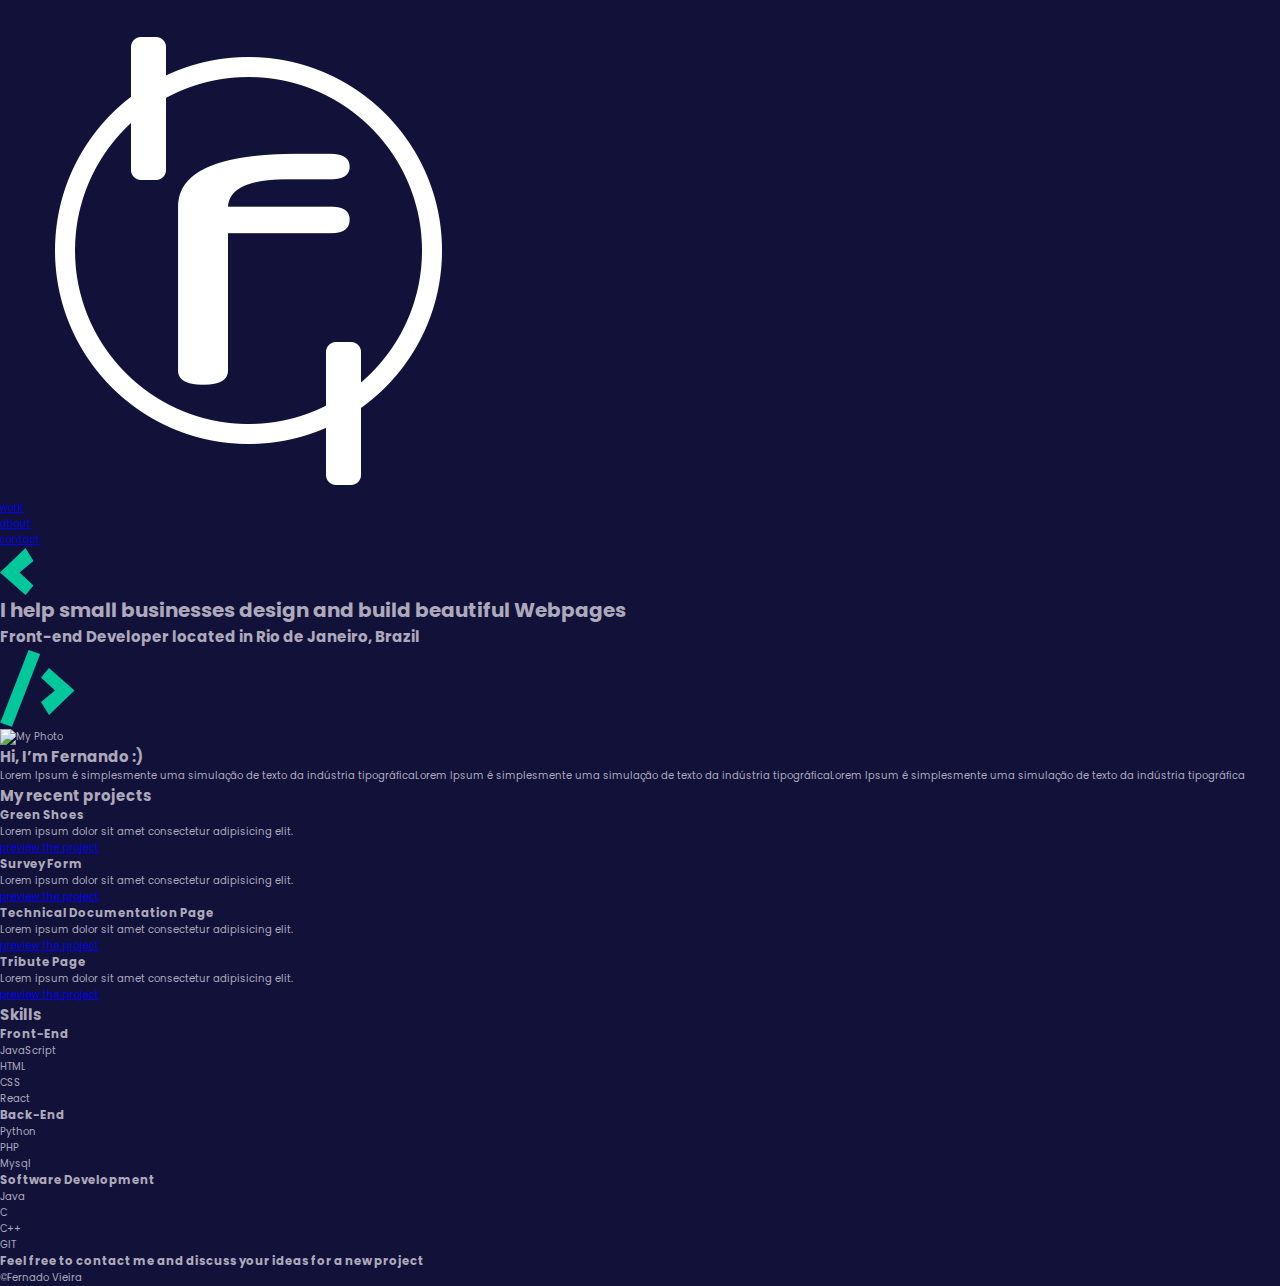
==== Personal Portfolio/index.html @ 7261c646 "created Personal Portfolio" ====
<html lang="en">
<head>
    <meta charset="UTF-8">
    <meta name="viewport" content="width=device-width, initial-scale=1.0">
    <link rel="stylesheet" href="./css/style.css">
    <title>Fernando Vieira | Home</title>
</head>
<body>
    <div class="image-background">
        <header class="header container">
            <img src="./img/logo-white.png" alt="Logo">
            <nav id="nav-bar">
                <ul>
                    <li><a href="#work">work</a></li>
                    <li><a href="#about">about</a></li>
                    <li><a href="#contact">contact</a></li>
                </ul>
            </nav>
        </header>
        <section class="welcome-section container">
            <svg width="34" height="47" viewBox="0 0 34 47" fill="none" xmlns="http://www.w3.org/2000/svg">
                <path d="M0 24.5L25.5 0L33.5 13L19.5 24.5L33.5 37.5L25.5 47L0 24.5Z" fill="#00C89B"/>
            </svg>                
            <h1 class="title">I help small businesses design and build beautiful Webpages</h1>
            <h2 class="description">Front-end Developer located in Rio de Janeiro, Brazil</h2>
            <svg width="75" height="81" viewBox="0 0 75 81" fill="none" xmlns="http://www.w3.org/2000/svg">
                <path d="M40.2258 6.05441L28.5508 1.96838L0.274679 74.685L11.9496 78.771L40.2258 6.05441Z" fill="#00C89B"/>
                <path d="M74.5 42.5L49 67L41 54L55 42.5L41 29.5L49 20L74.5 42.5Z" fill="#00C89B"/>
            </svg>                
        </section>
    </div>
    <div class="container about-section">
        <img src="./img/my-photo.png" alt="My Photo">
        <h2 class="title-section">Hi, I’m Fernando <span class="smile">:)</span></h2>
        <p class="p-text">Lorem Ipsum é simplesmente uma simulação de texto da indústria tipográficaLorem Ipsum é simplesmente uma simulação de texto da indústria tipográficaLorem Ipsum é simplesmente uma simulação de texto da indústria tipográfica</p>
    </div>
    <div class="projects">
        <h2 class="title-section">My recent projects</h2>
        <div class="project-area">
            <h3 class="project-title">Green Shoes</h3>
            <p class="p-text">Lorem ipsum dolor sit amet consectetur adipisicing elit.</p>
            <a href="#">preview the project</a>
        </div>
        <div class="project-area">
            <h3 class="project-title">Survey Form</h3>
            <p class="p-text">Lorem ipsum dolor sit amet consectetur adipisicing elit.</p>
            <a href="#">preview the project</a>
        </div>
        <div class="project-area">
            <h3 class="project-title">Technical Documentation Page</h3>
            <p class="p-text">Lorem ipsum dolor sit amet consectetur adipisicing elit.</p>
            <a href="#">preview the project</a>
        </div>
        <div class="project-area">
            <h3 class="project-title">Tribute Page</h3>
            <p class="p-text">Lorem ipsum dolor sit amet consectetur adipisicing elit.</p>
            <a href="#">preview the project</a>
        </div>
    </div>
    <div class="container skill-section">
        <h2 class="title-section">Skills</h2>
        <div class="skill">
            <h3 class="type-skill">Front-End</h3>
            <ul>
                <li>JavaScript</li>
                <li>HTML</li>
                <li>CSS</li>
                <li>React</li>
            </ul>
        </div>
        <div class="skill">
            <h3 class="type-skill">Back-End</h3>
            <ul>
                <li>Python</li>
                <li>PHP</li>
                <li>Mysql</li>
            </ul>
        </div>
        <div class="skill">
            <h3 class="type-skill">Software Development</h3>
            <ul>
                <li>Java</li>
                <li>C</li>
                <li>C++</li>
                <li>GIT</li>
            </ul>
        </div>
    </div>
    <div class="blue-background">
        <div class="container">
            <h3 class="social-msg">Feel free to contact me and discuss your ideas for a new project</h3>
            <div class="icons-social">
                <!--Change with the icons from font awesome-->
            </div>
        </div>
    </div>
    <footer class="container">
        <p class="footer-text">©Fernado Vieira</p>
    </footer>
    <script src="./js/app.js"></script>
</body>
</html>
---- Personal Portfolio/css/style.css ----
@import url('https://fonts.googleapis.com/css?family=Poppins:400,400i,700,700i&display=swap');

*{
    margin: 0;
    padding: 0;
    box-sizing: border-box;
}

body{
    font-family: 'Poppins', sans-serif;
    background-color: #12113A;
    color: #ADA9BB;
    font-size: 10px;
}
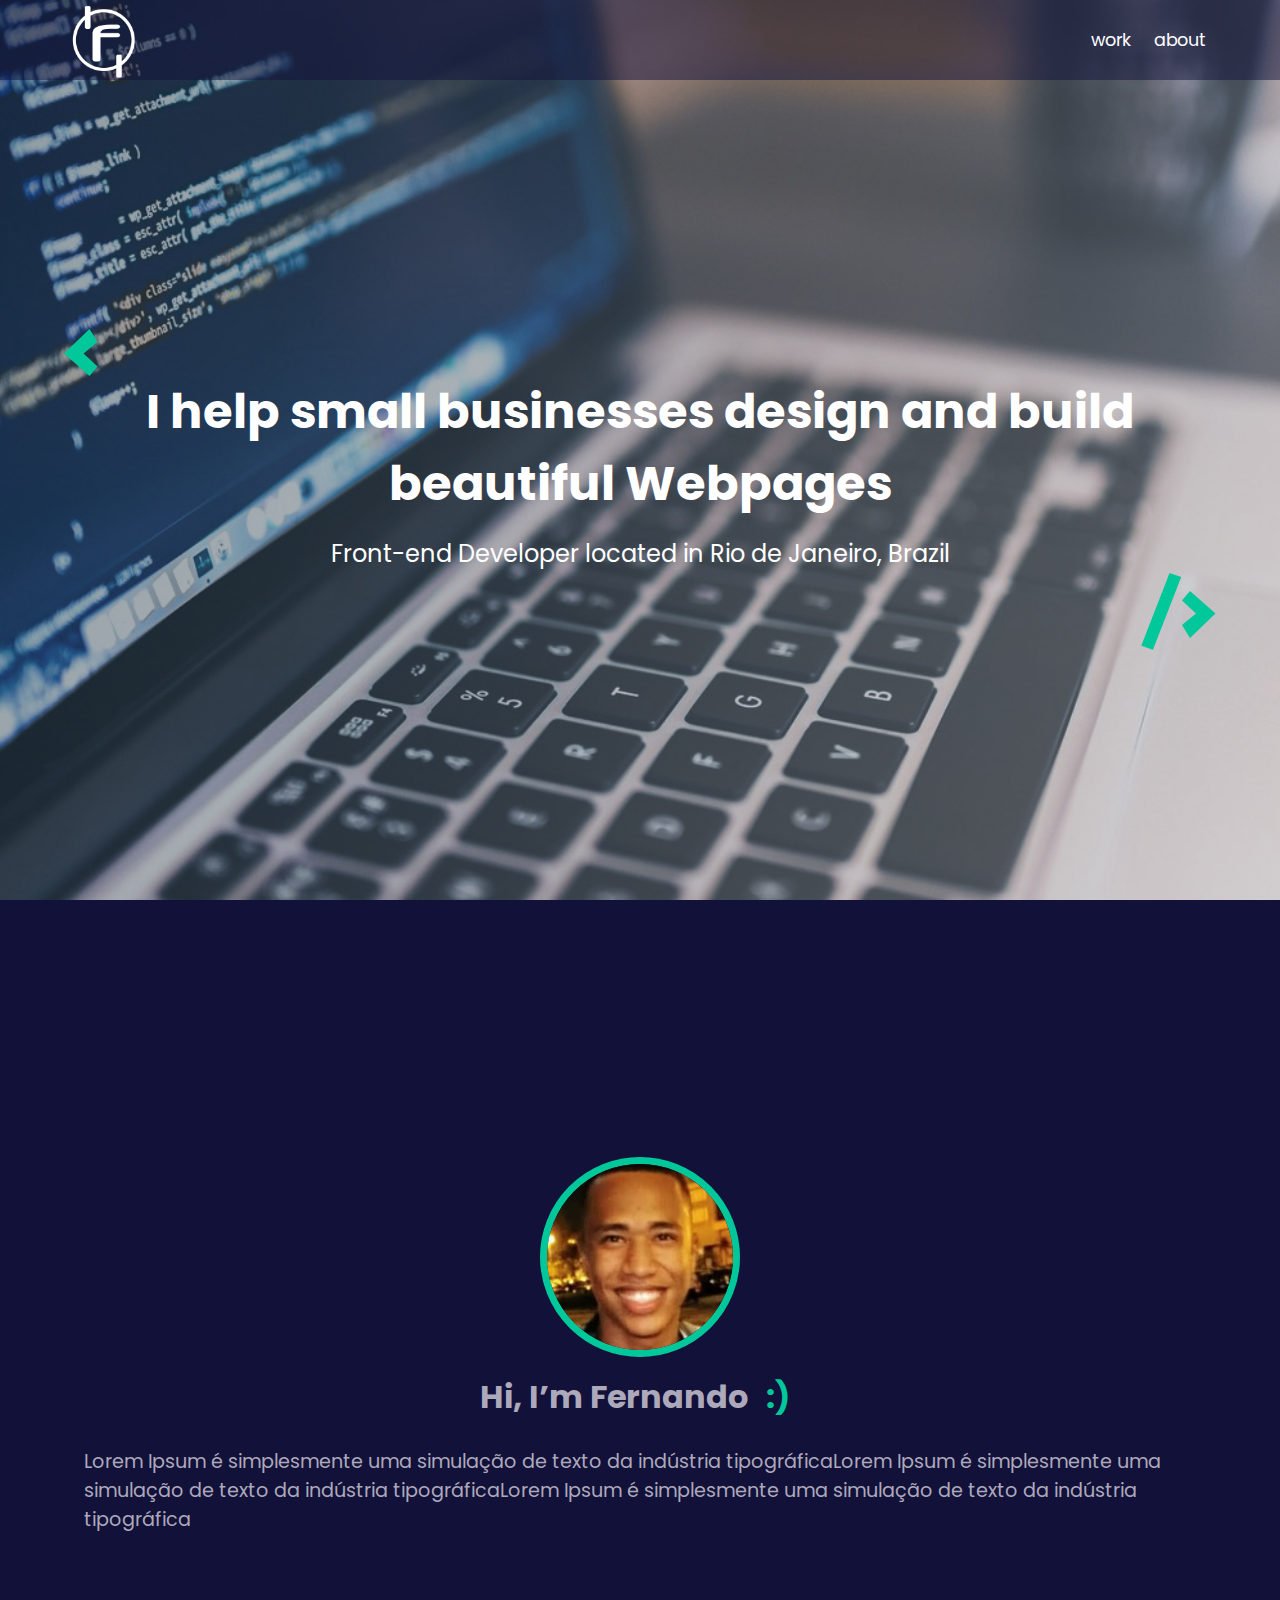
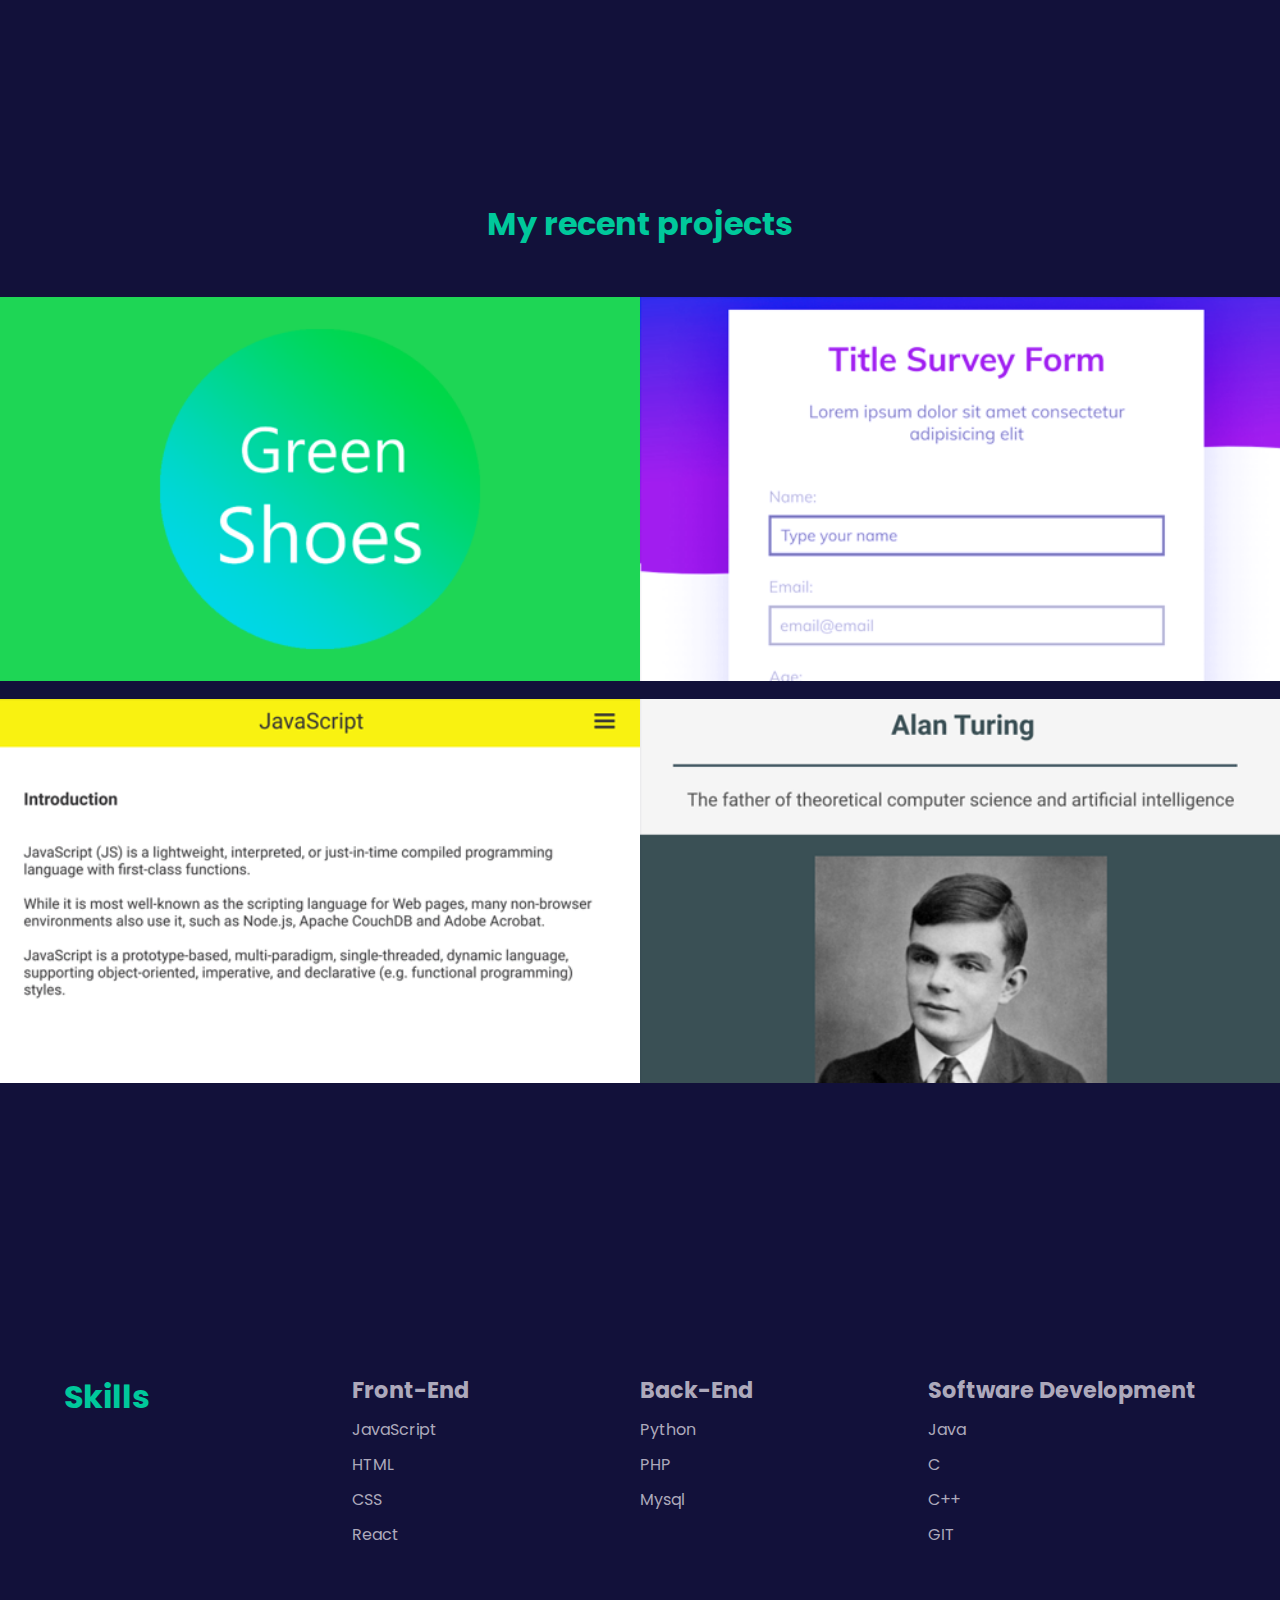
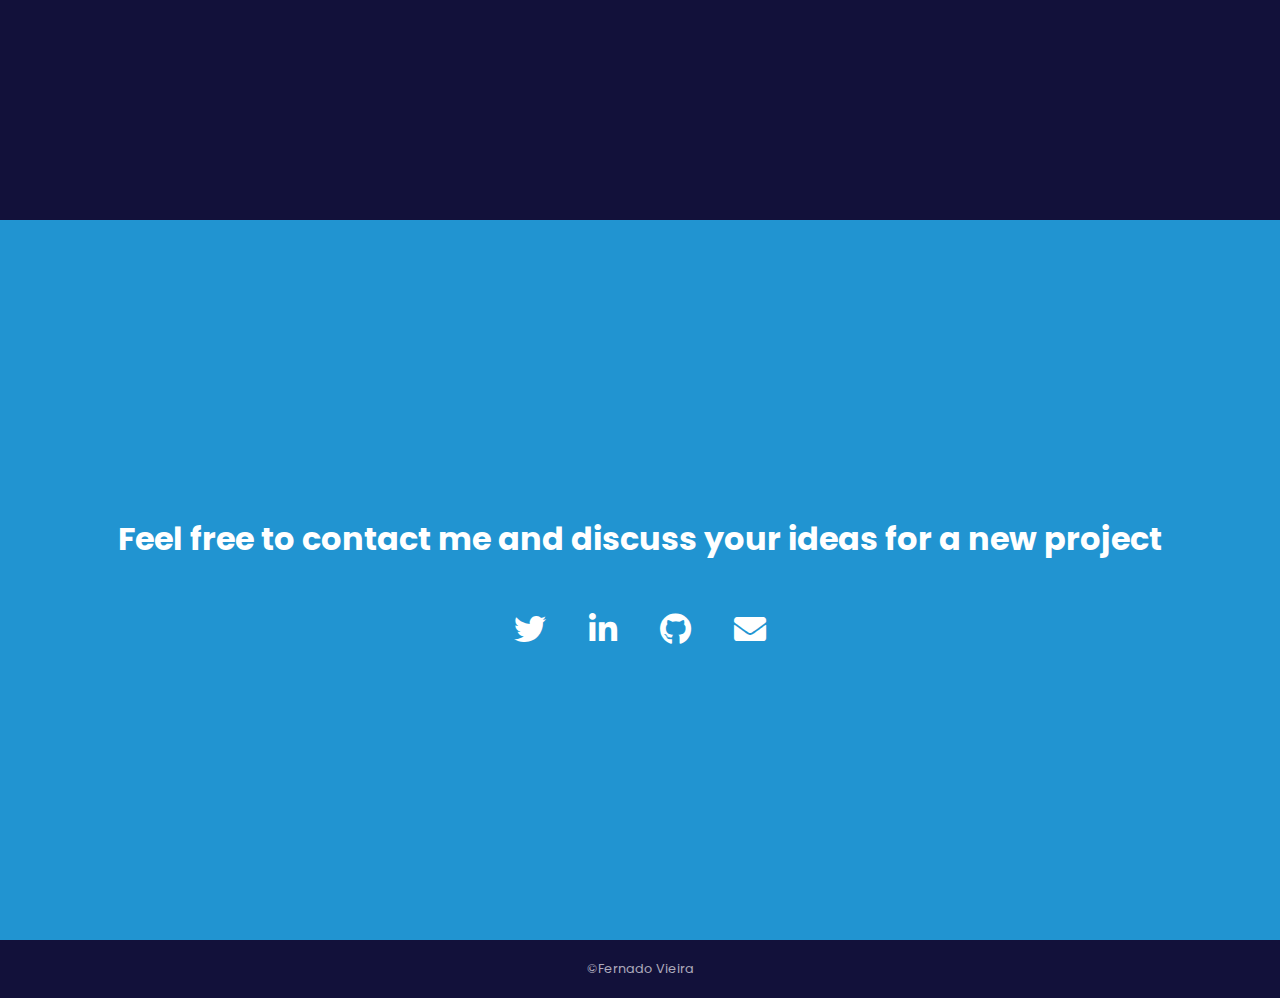
==== commit b6ef84b0: "added icons" ====
--- a/Personal Portfolio/index.html
+++ b/Personal Portfolio/index.html
@@ -7,54 +7,67 @@
 </head>
 <body>
     <div class="image-background">
-        <header class="header container">
-            <img src="./img/logo-white.png" alt="Logo">
-            <nav id="nav-bar">
-                <ul>
-                    <li><a href="#work">work</a></li>
-                    <li><a href="#about">about</a></li>
-                    <li><a href="#contact">contact</a></li>
-                </ul>
-            </nav>
+        <header class="header">
+            <div class="container">
+                <img src="./img/logo-white.png" alt="Logo" class="logo-top">
+                <nav id="nav-bar" class="menu">
+                    <ul>
+                        <li><a href="#work">work</a></li>
+                        <li><a href="#about">about</a></li>
+                    </ul>
+                </nav>
+            </div>
         </header>
         <section class="welcome-section container">
-            <svg width="34" height="47" viewBox="0 0 34 47" fill="none" xmlns="http://www.w3.org/2000/svg">
+            <svg class="code-top" width="34" height="47" viewBox="0 0 34 47" fill="none" xmlns="http://www.w3.org/2000/svg">
                 <path d="M0 24.5L25.5 0L33.5 13L19.5 24.5L33.5 37.5L25.5 47L0 24.5Z" fill="#00C89B"/>
             </svg>                
             <h1 class="title">I help small businesses design and build beautiful Webpages</h1>
             <h2 class="description">Front-end Developer located in Rio de Janeiro, Brazil</h2>
-            <svg width="75" height="81" viewBox="0 0 75 81" fill="none" xmlns="http://www.w3.org/2000/svg">
+            <svg class="code-bottom" width="75" height="81" viewBox="0 0 75 81" fill="none" xmlns="http://www.w3.org/2000/svg">
                 <path d="M40.2258 6.05441L28.5508 1.96838L0.274679 74.685L11.9496 78.771L40.2258 6.05441Z" fill="#00C89B"/>
                 <path d="M74.5 42.5L49 67L41 54L55 42.5L41 29.5L49 20L74.5 42.5Z" fill="#00C89B"/>
             </svg>                
         </section>
     </div>
-    <div class="container about-section">
-        <img src="./img/my-photo.png" alt="My Photo">
+    <div class="container about-section" id="about">
+        <img class="profile-img" src="./img/my-photo.jpg" alt="My Photo">
         <h2 class="title-section">Hi, I’m Fernando <span class="smile">:)</span></h2>
         <p class="p-text">Lorem Ipsum é simplesmente uma simulação de texto da indústria tipográficaLorem Ipsum é simplesmente uma simulação de texto da indústria tipográficaLorem Ipsum é simplesmente uma simulação de texto da indústria tipográfica</p>
     </div>
-    <div class="projects">
+    <div class="projects" id="work">
         <h2 class="title-section">My recent projects</h2>
-        <div class="project-area">
-            <h3 class="project-title">Green Shoes</h3>
-            <p class="p-text">Lorem ipsum dolor sit amet consectetur adipisicing elit.</p>
-            <a href="#">preview the project</a>
+        <div class="project-area project-area1">
+            <img src="./img/portifolio-1.png" alt="Green shoes">
+            <div class="project-description">
+                <h3 class="project-title">Green Shoes</h3>
+                <p class="p-text">Lorem ipsum dolor sit amet consectetur adipisicing elit.</p>
+                <a href="https://codepen.io/fernandonv/full/yLyXdaG" target="_blank">preview the project</a>
+            </div>
         </div>
-        <div class="project-area">
-            <h3 class="project-title">Survey Form</h3>
-            <p class="p-text">Lorem ipsum dolor sit amet consectetur adipisicing elit.</p>
-            <a href="#">preview the project</a>
+        <div class="project-area project-area2">
+            <img src="./img/portifolio-2.png" alt="Survey Form FIFA">
+            <div class="project-description">
+                <h3 class="project-title">Survey Form</h3>
+                <p class="p-text">FIFA championship Survey Form</p>
+                <a href="https://codepen.io/fernandonv/full/PowjPXy" target="_blank">preview the project</a>
+            </div>
         </div>
-        <div class="project-area">
-            <h3 class="project-title">Technical Documentation Page</h3>
-            <p class="p-text">Lorem ipsum dolor sit amet consectetur adipisicing elit.</p>
-            <a href="#">preview the project</a>
+        <div class="project-area project-area3">
+            <img src="./img/portifolio-3.png" alt="Technical Documentation Page JavaScript">
+            <div class="project-description">
+                <h3 class="project-title">Technical Documentation Page</h3>
+                <p class="p-text">JavaScript (JS) is a lightweight, interpreted, or just-in-time compiled programming language with first-class functions.</p>
+                <a href="https://codepen.io/fernandonv/full/RwNQqOb" target="_blank">preview the project</a>
+            </div>
         </div>
-        <div class="project-area">
-            <h3 class="project-title">Tribute Page</h3>
-            <p class="p-text">Lorem ipsum dolor sit amet consectetur adipisicing elit.</p>
-            <a href="#">preview the project</a>
+        <div class="project-area project-area4">
+            <img src="./img/portifolio-4.png" alt="Tribute Page">
+            <div class="project-description">
+                <h3 class="project-title">Tribute Page</h3>
+                <p class="p-text">The father of theoretical computer science and artificial intelligence</p>
+                <a href="https://codepen.io/fernandonv/full/eYYRdyO" target="_blank">preview the project</a>          
+            </div>
         </div>
     </div>
     <div class="container skill-section">
@@ -87,14 +100,19 @@
         </div>
     </div>
     <div class="blue-background">
-        <div class="container">
+        <div class="container social-area">
             <h3 class="social-msg">Feel free to contact me and discuss your ideas for a new project</h3>
             <div class="icons-social">
-                <!--Change with the icons from font awesome-->
+                <address>
+                    <a href="https://twitter.com/FernandoNv47" class="icon" target="_blank"><i class="fab fa-twitter"></i></a>
+                    <a href="https://linkedin.com/in/fernandonvieira" class="icon" target="_blank"><i class="fab fa-linkedin-in"></i></a>
+                    <a href="https://github.com/FernandoNv" class="icon" id="profile-link"target="_blank"><i class="fab fa-github"></i></a>
+                    <a href="mailto:fernandonvieira47@gmail.com" class="icon" target="_blank"><i class="fas fa-envelope"></i></a>
+                </address>
             </div>
         </div>
     </div>
-    <footer class="container">
+    <footer class="container footer">
         <p class="footer-text">©Fernado Vieira</p>
     </footer>
     <script src="./js/app.js"></script>
--- a/Personal Portfolio/css/style.css
+++ b/Personal Portfolio/css/style.css
@@ -1,4 +1,13 @@
+@import "https://cdnjs.cloudflare.com/ajax/libs/font-awesome/5.11.2/css/all.min.css";
 @import url('https://fonts.googleapis.com/css?family=Poppins:400,400i,700,700i&display=swap');
+
+:root{
+    --dark-color: #12113A;
+    --text-light-color: #ADA9BB;
+    --text-color:#fff;
+    --green-color: #00C89B;
+    --blue-color: #2194D1;
+} 
 
 *{
     margin: 0;
@@ -6,9 +15,340 @@
     box-sizing: border-box;
 }
 
+
+@media(min-width: 501px){
+    .title{
+        font-size: 2.2rem;
+    }
+
+    .description{
+        font-size: 1.2rem;
+    }
+
+}
+
 body{
     font-family: 'Poppins', sans-serif;
-    background-color: #12113A;
-    color: #ADA9BB;
+    background-color: var(--dark-color, #12113A);
+    color: var(--text-light-color, #ADA9BB);
     font-size: 10px;
-}+}
+
+.container{
+    width: 90%;
+    max-width: 1440px;
+    margin: 0 auto;
+}
+/*
+    Header CSS
+*/
+
+.image-background{
+    background: url("../img/developer.jpg") no-repeat fixed center/cover;
+    min-height: 100vh;
+}
+
+.header .container{
+    height: 80px;
+    display: flex;
+    align-items: center;
+    justify-content: space-between;
+}
+
+.header{
+    background-color: rgba(18, 17, 58, 0.5);
+}
+
+.header .logo-top{
+    height: 100%;
+}
+
+.menu ul{
+    list-style: none;
+}
+
+.menu ul li{
+    display: inline-block;
+    padding: 10px;
+}
+
+.menu ul li a{
+    font-size: 1.1rem;
+    text-decoration: none;
+    color: var(--text-color);
+    transition: all 0.5s ease-in-out;
+    border-bottom-style: solid;
+    border-bottom-width: 2px;
+    border-bottom-color: rgb(0,0,0,0);
+}
+
+.menu ul li a:hover{
+    border-bottom-color: var(--green-color);
+    color: var(--green-color);
+}
+
+/*Welcome area*/
+.welcome-section{
+    display: flex;
+    flex-direction: column;
+    justify-content: center;
+    min-height: calc(100vh - 80px);
+}
+
+.title{
+    font-size: 3rem;
+    color: var(--text-color);
+    font-weight: bold;
+    text-align: center;
+}
+
+.description{
+    font-size: 1.5rem;
+    color: var(--text-color);
+    font-weight: normal;
+    text-align: center;
+    margin-top: 1rem;
+}
+
+.code-bottom{
+    align-self: flex-end;
+}
+
+/*About area*/
+.about-section{
+    display: flex;
+    align-items: center;
+    flex-direction: column;
+    justify-content: center;
+    min-height: 100vh;
+}
+
+.profile-img{
+    max-width:200px;
+    max-height: 200px;
+    border-radius: 50%;
+    border: 7px solid var(--green-color);
+    margin-bottom: 1rem;
+}
+
+.title-section{
+    font-size: 2rem;
+    font-weight: bold;
+}
+
+.p-text{
+    font-size: 1.2rem;
+    font-weight: normal;
+    margin-top: 1rem;
+    padding: 10px 20px;
+}
+
+.smile{
+    color: var(--green-color);
+    font-weight: bold;
+    padding: 10px;
+}
+
+/*Projects area*/
+.projects{
+    display: grid;
+    min-height: 100vh;
+    grid-template-areas: 
+    "title title title title"
+    "image1 image1 image2 image2"
+    "image3 image3 image4 image4";
+}
+
+.projects .title-section{
+    grid-area: title;
+    text-align: center;
+    color: var(--green-color);
+    margin-bottom: 2rem;
+}
+
+
+.project-area1{
+    grid-area: image1;
+}
+
+.project-area2{
+    grid-area: image2;
+}
+
+.project-area3{
+    grid-area: image3;
+}
+
+.project-area4{
+    grid-area: image4;
+}
+
+.project-area{
+    position: relative;
+}
+
+.project-area img{
+    width: 100%;
+    transition: 0.5s all ease-in-out;
+    transform: scale(1);
+    opacity: 1;
+}
+
+.project-description{
+    position: absolute;
+    top: 0;
+    left: 0;
+    background-color: var(--dark-color);
+    width: 100%;
+    height: 100%;
+    display: flex;
+    flex-direction: column;
+    align-items: center;
+    justify-content: center;
+    transition: 0.8s all ease-in-out;
+    transform: scale(0);
+    opacity: 0;
+}
+
+.project-description p{
+    text-align: center;
+}
+
+.project-description a{
+    font-size: 0.9rem;
+    color: var(--green-color);
+}
+.project-area:hover img{
+    transform: scale(0);
+    opacity: 0;
+}
+
+.project-area:hover .project-description{
+    transform: scale(1);
+    opacity: 1;
+}
+
+.project-title{
+    font-size: 1.3rem;
+    color: var(--green-color);
+}
+
+
+/*Skills*/
+.skill-section{
+    display: grid;
+    grid-template-columns: 1fr 1fr 1fr 1fr;
+    min-height: 80vh;
+    align-content: center;
+    justify-content: center;
+}
+
+.skill-section .title-section {
+    color: var(--green-color);
+    margin: 10px 0;
+}
+
+.type-skill{
+    font-size: 1.4rem;
+    margin: 10px 0;
+}
+
+.skill ul{
+    list-style: none;
+}
+
+.skill li{
+    font-size: 1rem;
+    margin: 10px 0;
+}
+
+/*contact area*/
+.blue-background{
+    background-color: var(--blue-color);
+}
+
+.social-area{
+    min-height: 80vh;
+    display: flex;
+    flex-direction: column;
+    align-items: center;
+    justify-content: center;
+}
+.social-msg{
+    font-size: 2rem;
+    color: var(--text-color);
+    font-weight: bold;
+    margin-bottom: 50px;
+    text-align: center;
+}
+
+.icon{
+    color: var(--text-color);
+    font-size: 2rem;
+    transition: 0.7s all ease-in-out;
+    font-weight: normal;
+    margin: 0 20px;
+}
+
+.icon:hover{
+    color: var(--dark-color);
+}
+
+/*Footer*/
+.footer{
+    padding: 20px 10px;
+}
+
+.footer-text{
+    text-align: center;
+    font-size: 0.8rem;
+}
+
+/*media querys*/
+@media(max-width:500px){
+    .title{
+        font-size: 2rem;
+    }
+
+    .description{
+        font-size: 1rem;
+    }
+}
+
+@media(max-width: 800px){
+    .skill-section{
+        display: flex;
+        flex-direction: column;
+        min-height: 100vh;
+        align-items: center;
+        justify-content: center;
+        text-align: center;
+    }
+    .projects{
+        display: flex;
+        flex-direction: column;
+        min-height: 100vh;
+    }
+
+    .profile-img{
+        width: 35%;
+        border: 5px solid var(--green-color);
+    }
+
+    .menu a{
+        font-size: 1rem;
+    }
+    .title-section{
+        font-size: 1.5rem;
+    }
+    .p-text{
+        font-size: 1rem;
+    }
+    .social-msg{
+        font-size: 1.3rem;
+    }
+
+    .icon{
+        font-size: 1.3rem;
+    }
+}
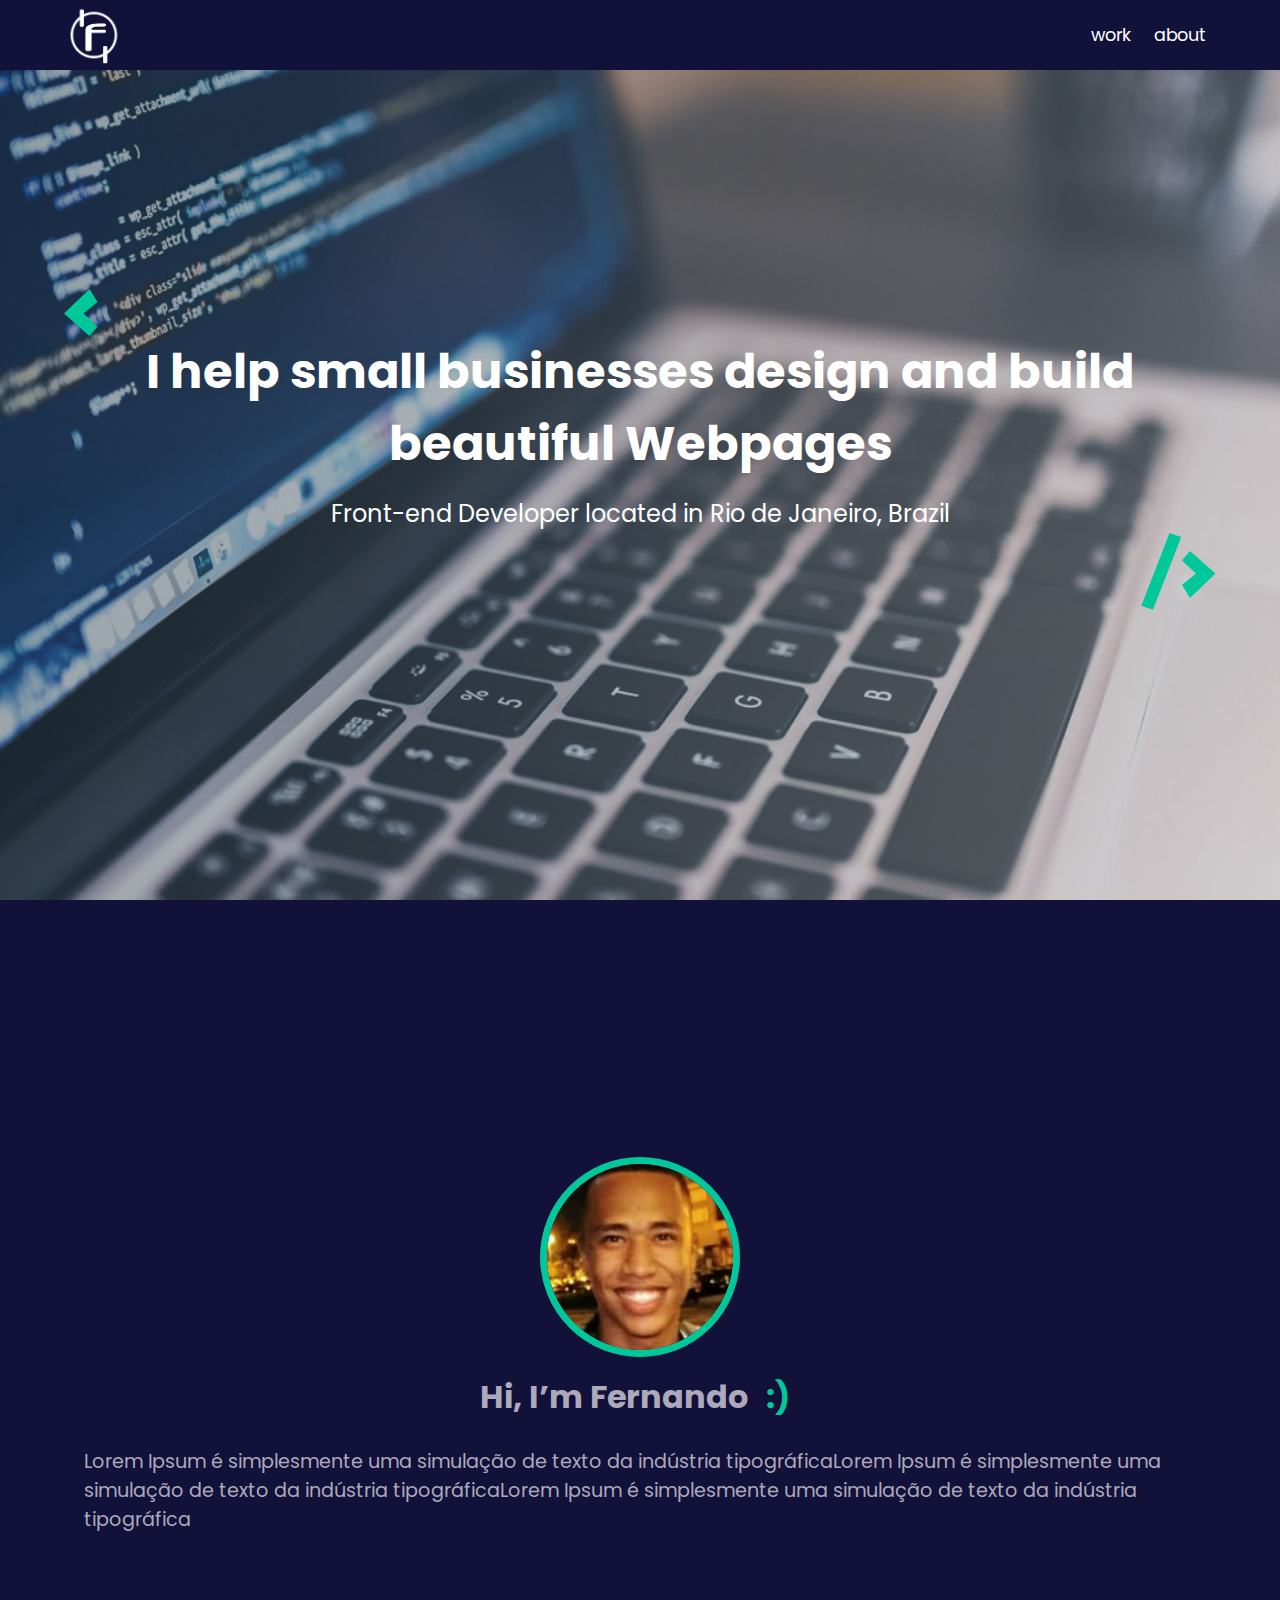
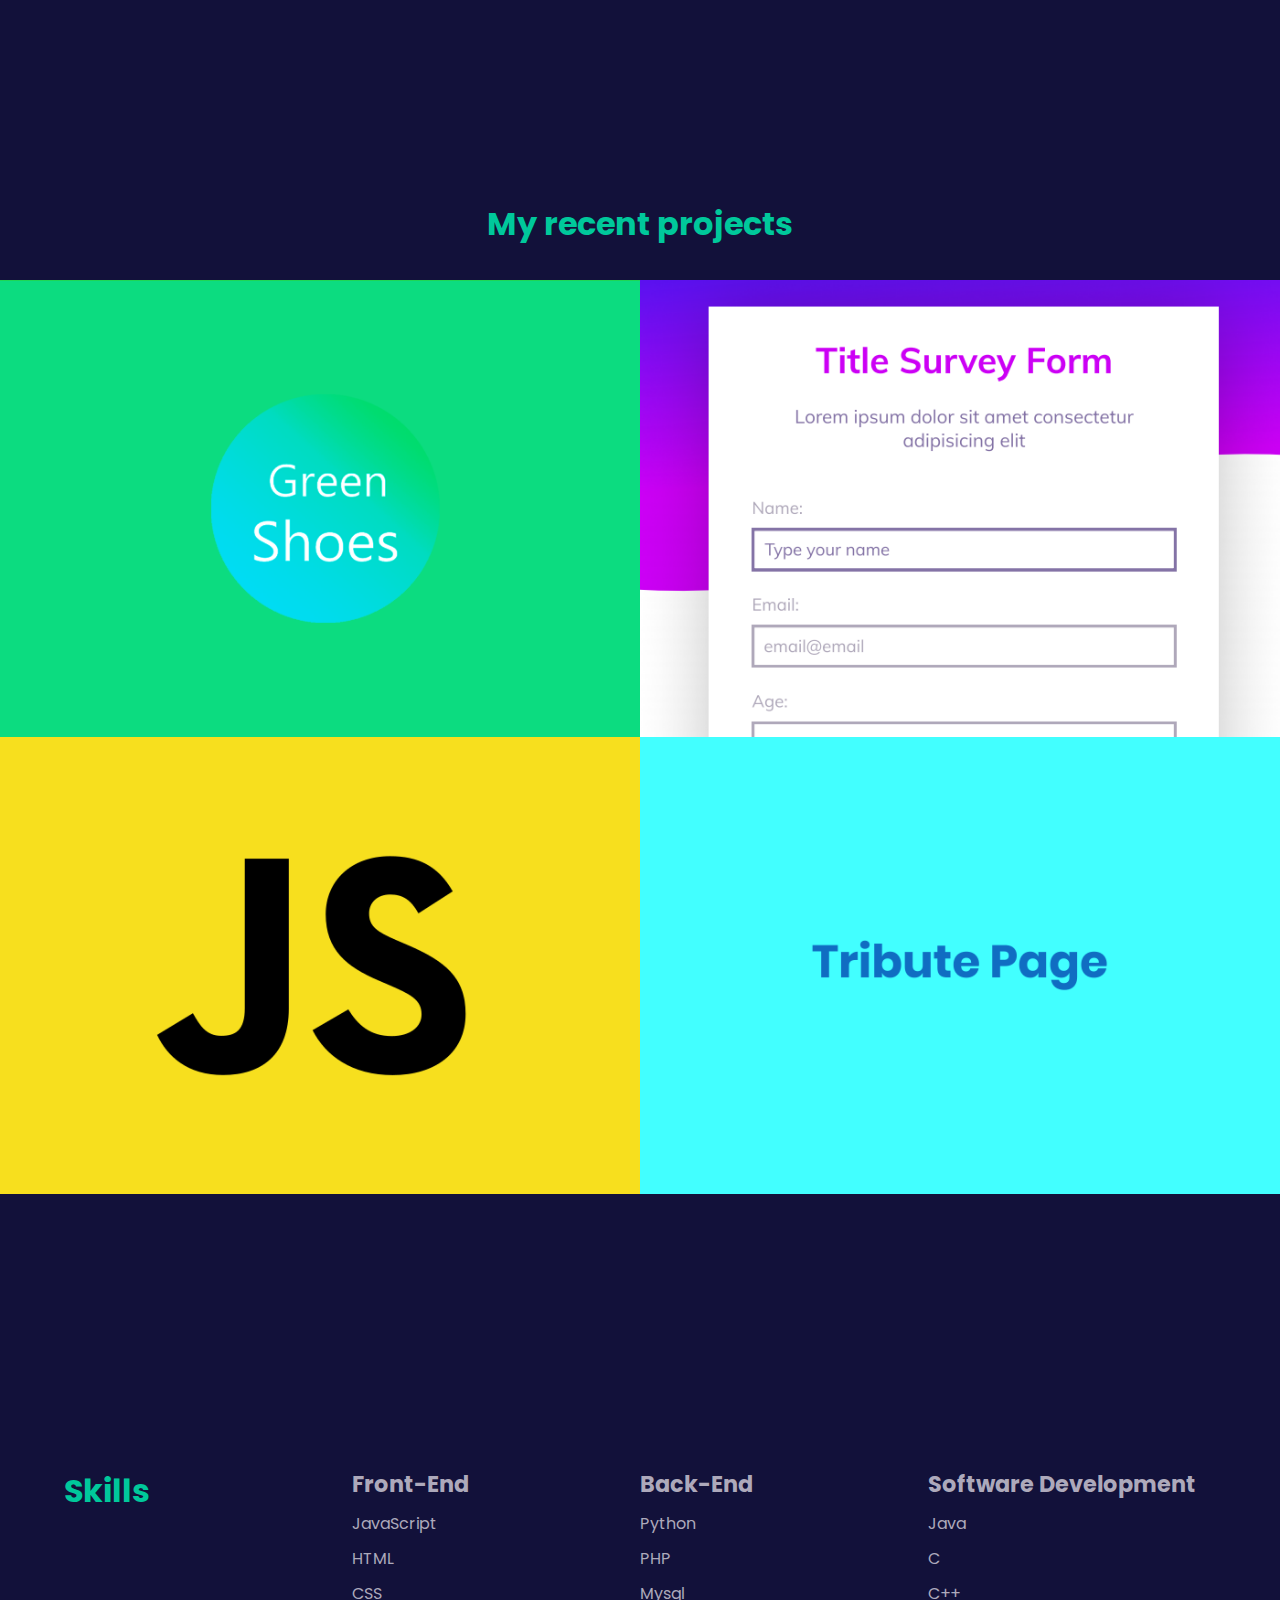
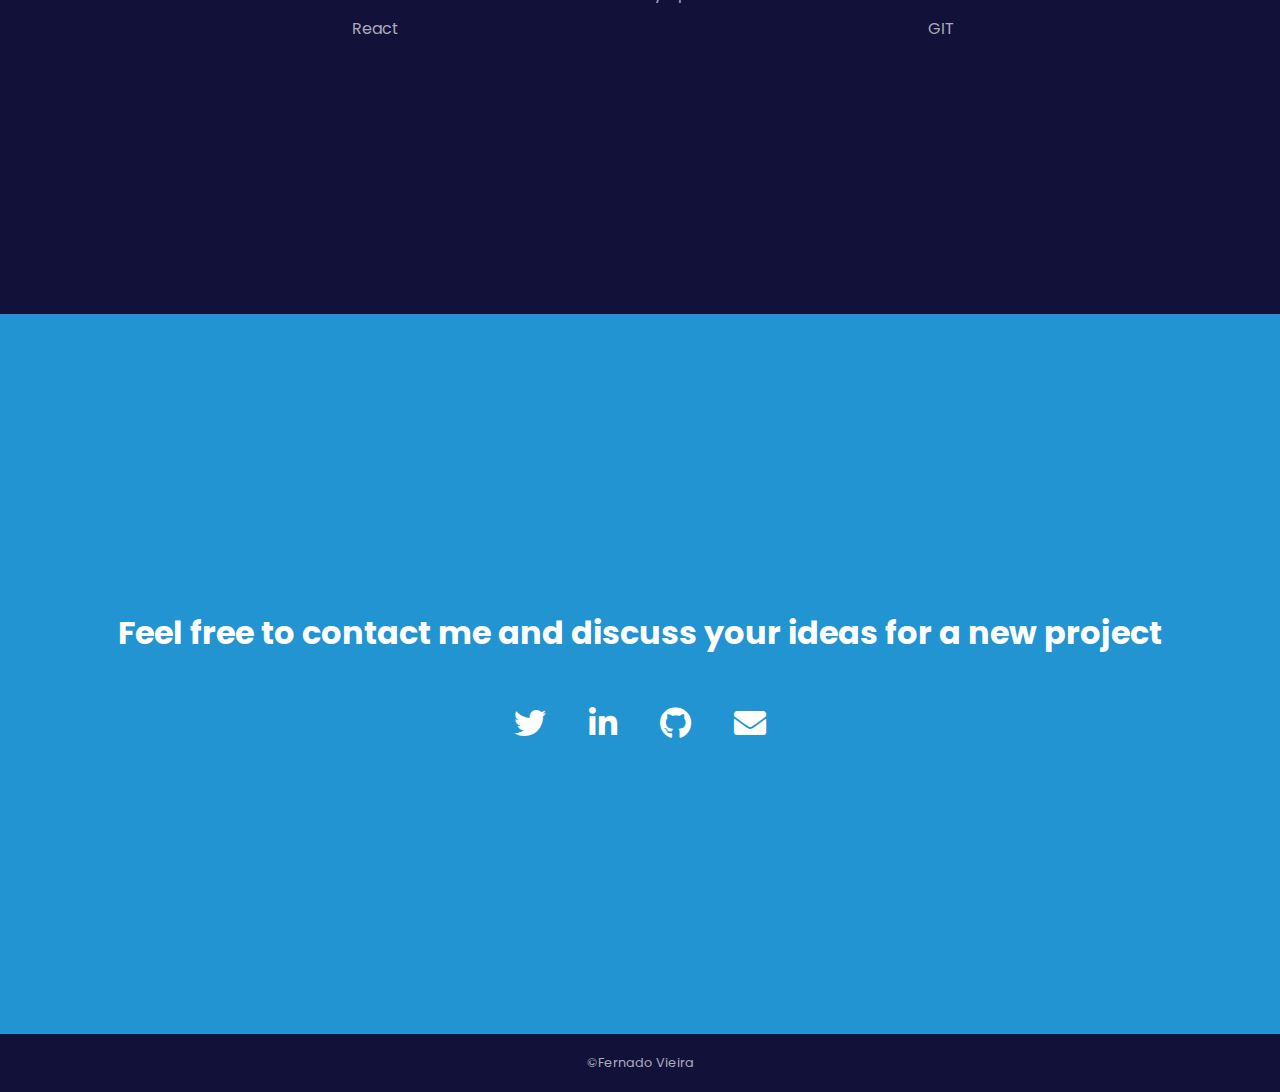
==== commit c42e224d: "finished Personal Portfolio" ====
--- a/Personal Portfolio/index.html
+++ b/Personal Portfolio/index.html
@@ -6,19 +6,19 @@
     <title>Fernando Vieira | Home</title>
 </head>
 <body>
+    <nav class="header" id="navbar">
+        <div class="container">
+            <img src="./img/logo-white.png" alt="Logo" class="logo-top">
+            <nav class="menu">
+                <ul>
+                    <li><a href="#projects">work</a></li>
+                    <li><a href="#about">about</a></li>
+                </ul>
+            </nav>
+        </div>
+    </nav>
     <div class="image-background">
-        <header class="header">
-            <div class="container">
-                <img src="./img/logo-white.png" alt="Logo" class="logo-top">
-                <nav id="nav-bar" class="menu">
-                    <ul>
-                        <li><a href="#work">work</a></li>
-                        <li><a href="#about">about</a></li>
-                    </ul>
-                </nav>
-            </div>
-        </header>
-        <section class="welcome-section container">
+        <section class="container" id="welcome-section">
             <svg class="code-top" width="34" height="47" viewBox="0 0 34 47" fill="none" xmlns="http://www.w3.org/2000/svg">
                 <path d="M0 24.5L25.5 0L33.5 13L19.5 24.5L33.5 37.5L25.5 47L0 24.5Z" fill="#00C89B"/>
             </svg>                
@@ -35,12 +35,12 @@
         <h2 class="title-section">Hi, I’m Fernando <span class="smile">:)</span></h2>
         <p class="p-text">Lorem Ipsum é simplesmente uma simulação de texto da indústria tipográficaLorem Ipsum é simplesmente uma simulação de texto da indústria tipográficaLorem Ipsum é simplesmente uma simulação de texto da indústria tipográfica</p>
     </div>
-    <div class="projects" id="work">
+    <section id="projects">
         <h2 class="title-section">My recent projects</h2>
         <div class="project-area project-area1">
             <img src="./img/portifolio-1.png" alt="Green shoes">
             <div class="project-description">
-                <h3 class="project-title">Green Shoes</h3>
+                <h3 class="project-tile">Green Shoes</h3>
                 <p class="p-text">Lorem ipsum dolor sit amet consectetur adipisicing elit.</p>
                 <a href="https://codepen.io/fernandonv/full/yLyXdaG" target="_blank">preview the project</a>
             </div>
@@ -48,7 +48,7 @@
         <div class="project-area project-area2">
             <img src="./img/portifolio-2.png" alt="Survey Form FIFA">
             <div class="project-description">
-                <h3 class="project-title">Survey Form</h3>
+                <h3 class="project-tile">Survey Form</h3>
                 <p class="p-text">FIFA championship Survey Form</p>
                 <a href="https://codepen.io/fernandonv/full/PowjPXy" target="_blank">preview the project</a>
             </div>
@@ -56,7 +56,7 @@
         <div class="project-area project-area3">
             <img src="./img/portifolio-3.png" alt="Technical Documentation Page JavaScript">
             <div class="project-description">
-                <h3 class="project-title">Technical Documentation Page</h3>
+                <h3 class="project-tile">Technical Documentation Page</h3>
                 <p class="p-text">JavaScript (JS) is a lightweight, interpreted, or just-in-time compiled programming language with first-class functions.</p>
                 <a href="https://codepen.io/fernandonv/full/RwNQqOb" target="_blank">preview the project</a>
             </div>
@@ -64,12 +64,12 @@
         <div class="project-area project-area4">
             <img src="./img/portifolio-4.png" alt="Tribute Page">
             <div class="project-description">
-                <h3 class="project-title">Tribute Page</h3>
+                <h3 class="project-tile">Tribute Page</h3>
                 <p class="p-text">The father of theoretical computer science and artificial intelligence</p>
                 <a href="https://codepen.io/fernandonv/full/eYYRdyO" target="_blank">preview the project</a>          
             </div>
         </div>
-    </div>
+    </section>
     <div class="container skill-section">
         <h2 class="title-section">Skills</h2>
         <div class="skill">
--- a/Personal Portfolio/css/style.css
+++ b/Personal Portfolio/css/style.css
@@ -49,18 +49,24 @@
 }
 
 .header .container{
-    height: 80px;
+    height: 70px;
     display: flex;
     align-items: center;
     justify-content: space-between;
 }
 
-.header{
-    background-color: rgba(18, 17, 58, 0.5);
+
+#navbar{
+    background-color: rgba(18, 17, 58, 1);
+    position: fixed;
+    top: 0;
+    left: 0;
+    width: 100%;
+    z-index: 1;
 }
 
 .header .logo-top{
-    height: 100%;
+    height: 85%;
 }
 
 .menu ul{
@@ -88,11 +94,12 @@
 }
 
 /*Welcome area*/
-.welcome-section{
+#welcome-section{
     display: flex;
     flex-direction: column;
     justify-content: center;
-    min-height: calc(100vh - 80px);
+    height: 100vh;
+    
 }
 
 .title{
@@ -150,7 +157,7 @@
 }
 
 /*Projects area*/
-.projects{
+#projects{
     display: grid;
     min-height: 100vh;
     grid-template-areas: 
@@ -159,7 +166,7 @@
     "image3 image3 image4 image4";
 }
 
-.projects .title-section{
+#projects .title-section{
     grid-area: title;
     text-align: center;
     color: var(--green-color);
@@ -228,7 +235,7 @@
     opacity: 1;
 }
 
-.project-title{
+.project-tile{
     font-size: 1.3rem;
     color: var(--green-color);
 }
@@ -324,7 +331,7 @@
         justify-content: center;
         text-align: center;
     }
-    .projects{
+    #projects{
         display: flex;
         flex-direction: column;
         min-height: 100vh;
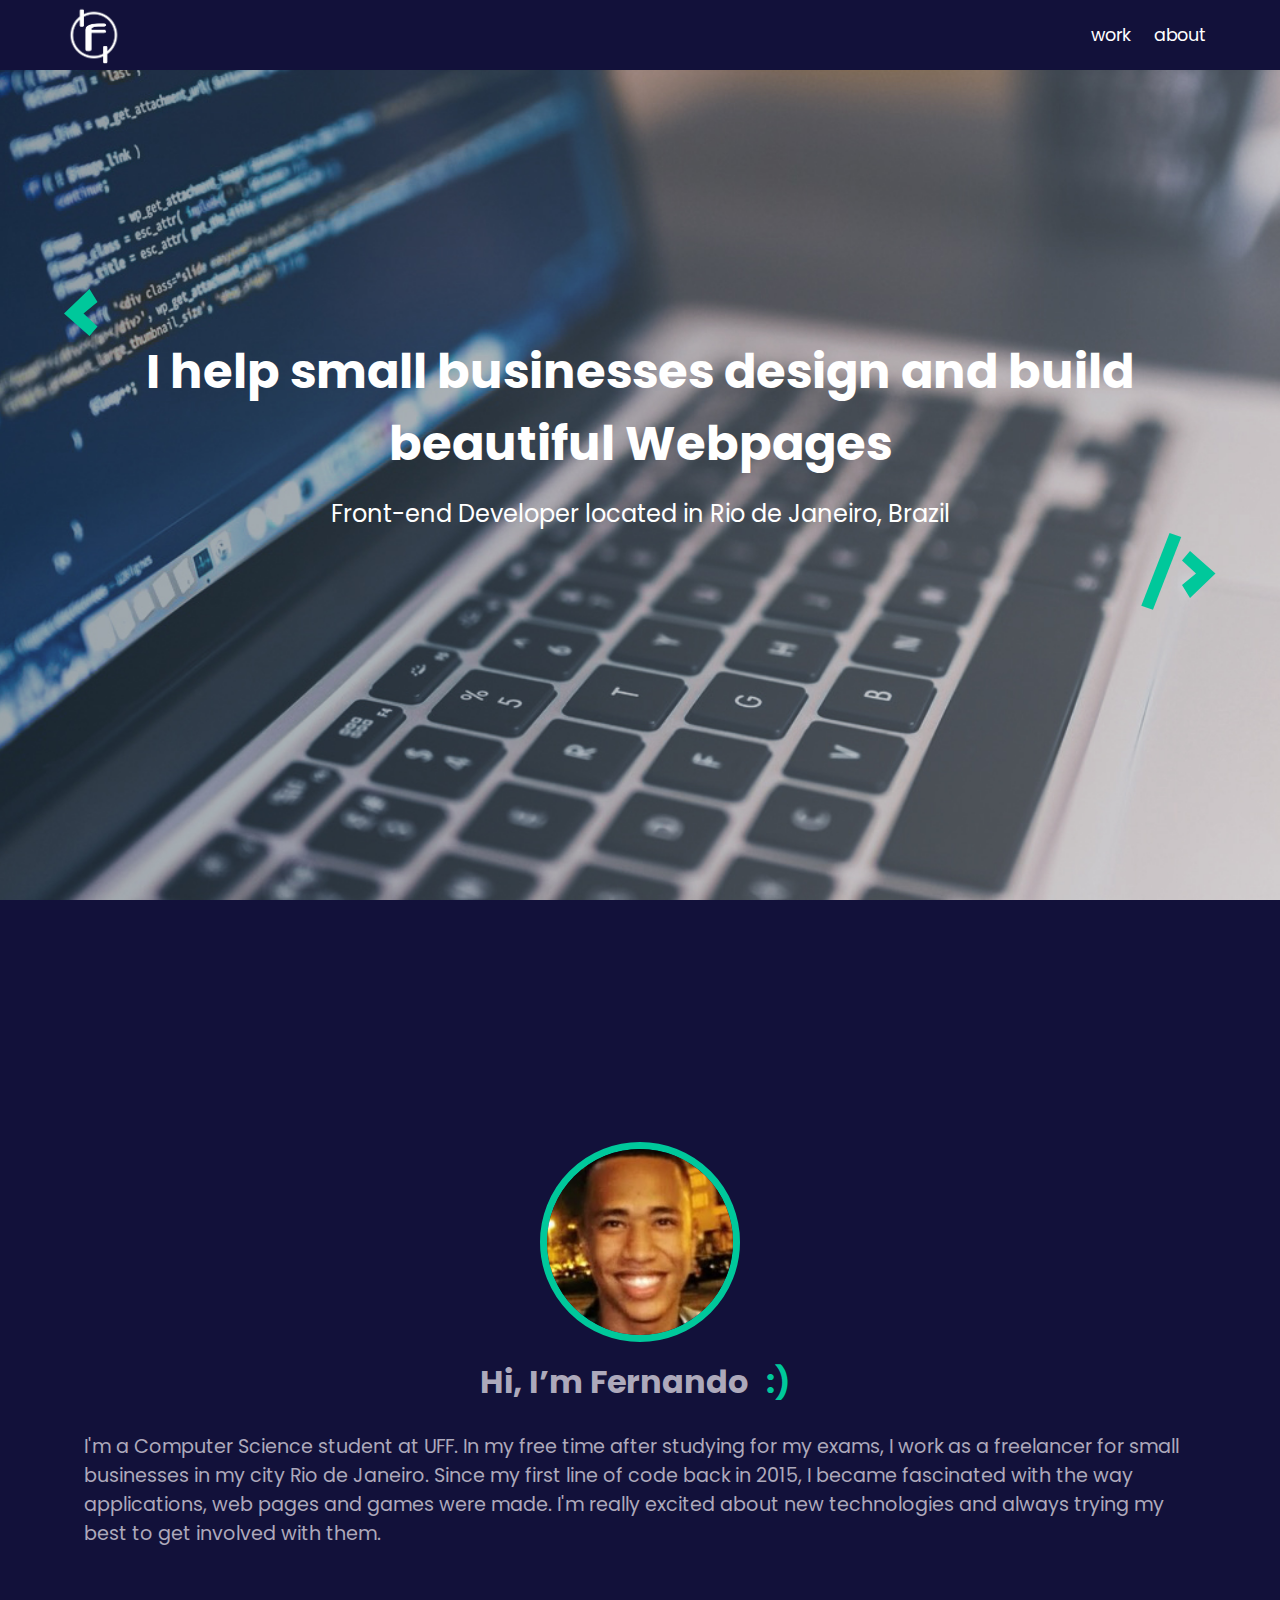
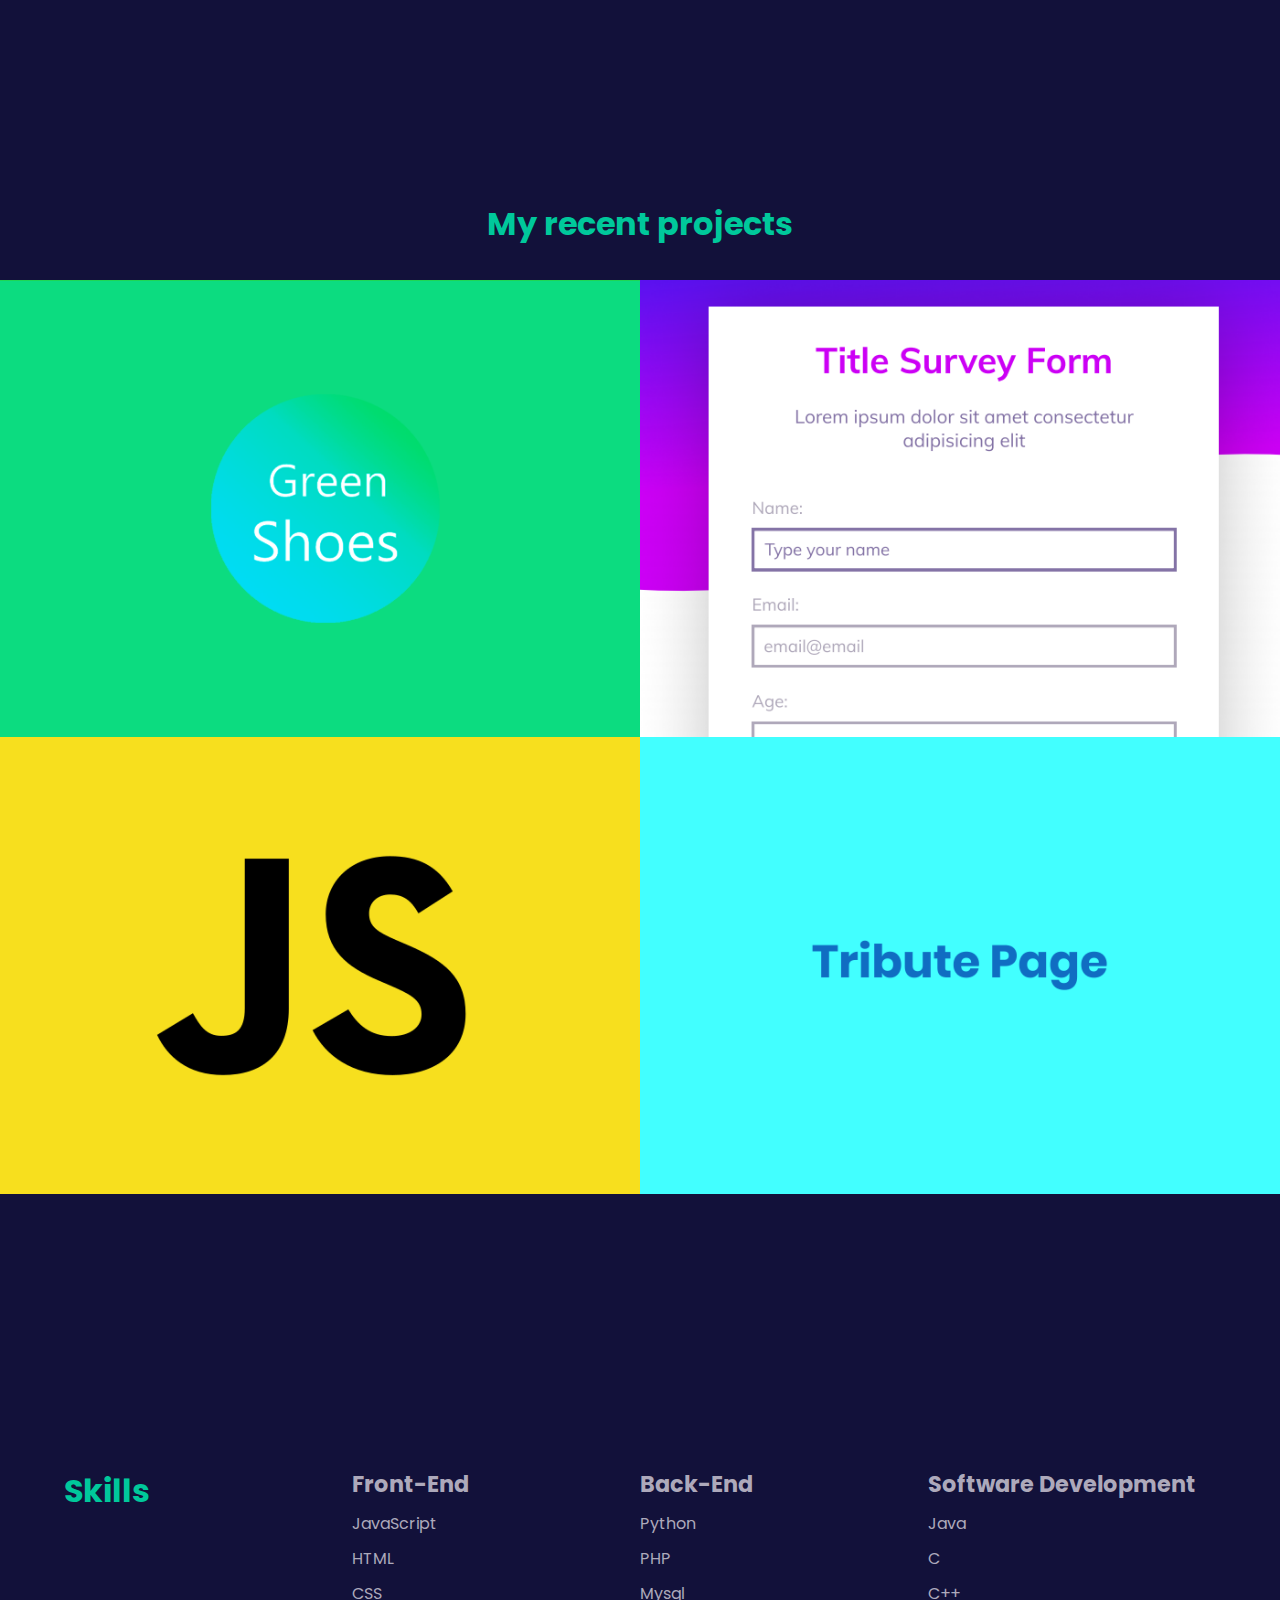
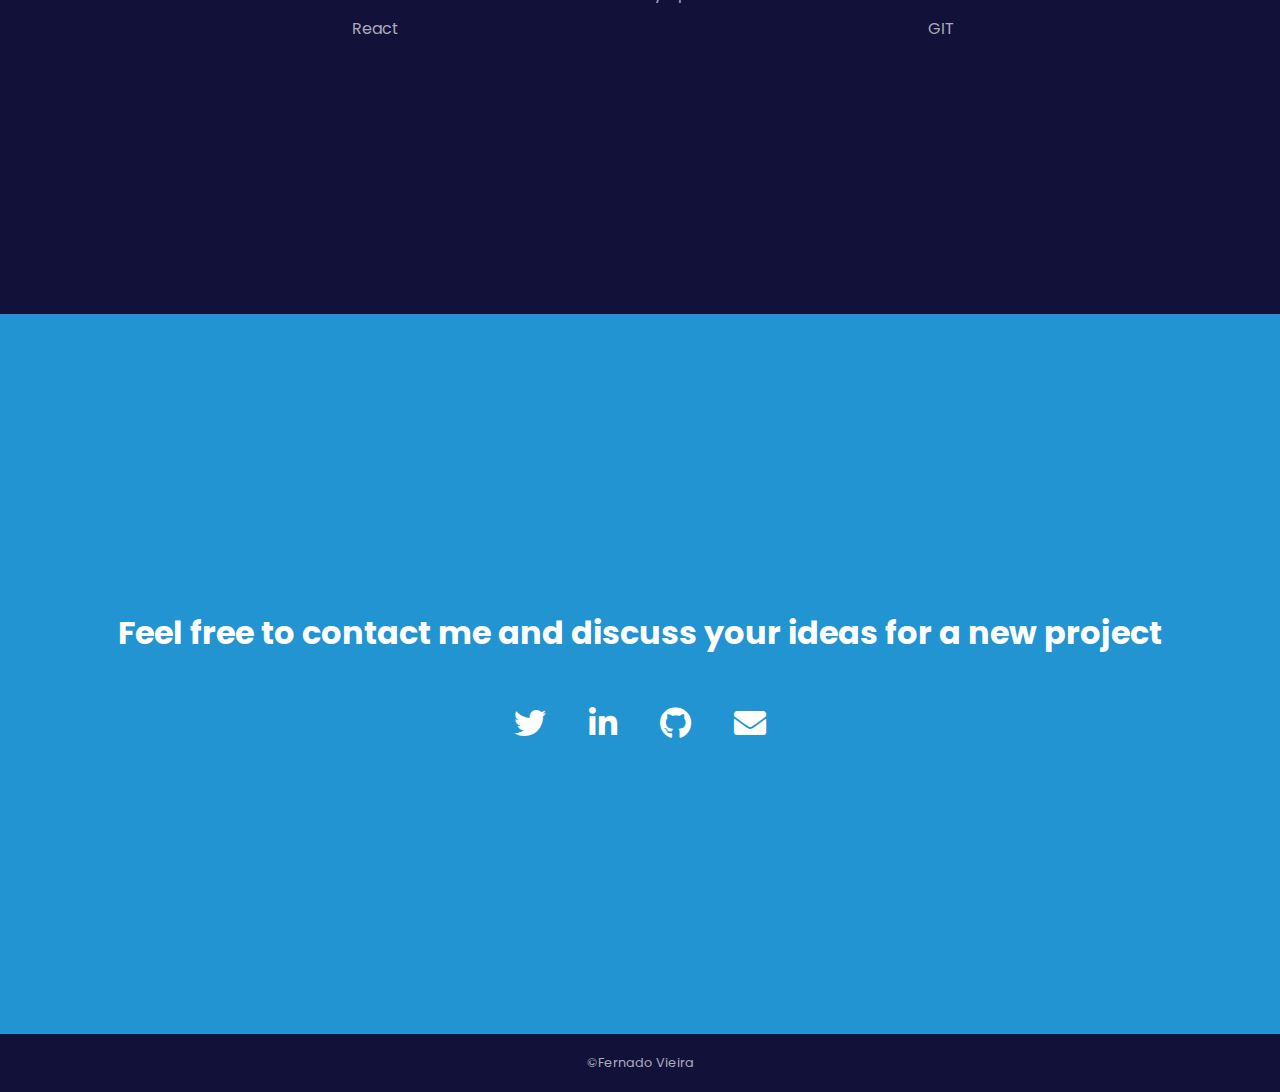
==== commit b9f950bf: "changed text in about-section" ====
--- a/Personal Portfolio/index.html
+++ b/Personal Portfolio/index.html
@@ -33,7 +33,7 @@
     <div class="container about-section" id="about">
         <img class="profile-img" src="./img/my-photo.jpg" alt="My Photo">
         <h2 class="title-section">Hi, I’m Fernando <span class="smile">:)</span></h2>
-        <p class="p-text">Lorem Ipsum é simplesmente uma simulação de texto da indústria tipográficaLorem Ipsum é simplesmente uma simulação de texto da indústria tipográficaLorem Ipsum é simplesmente uma simulação de texto da indústria tipográfica</p>
+        <p class="p-text">I'm a Computer Science student at UFF. In my free time after studying for my exams, I work as a freelancer for small businesses in my city Rio de Janeiro. Since my first line of code back in 2015, I became fascinated with the way applications, web pages and games were made. I'm really excited about new technologies and always trying my best to get involved with them.</p>
     </div>
     <section id="projects">
         <h2 class="title-section">My recent projects</h2>
